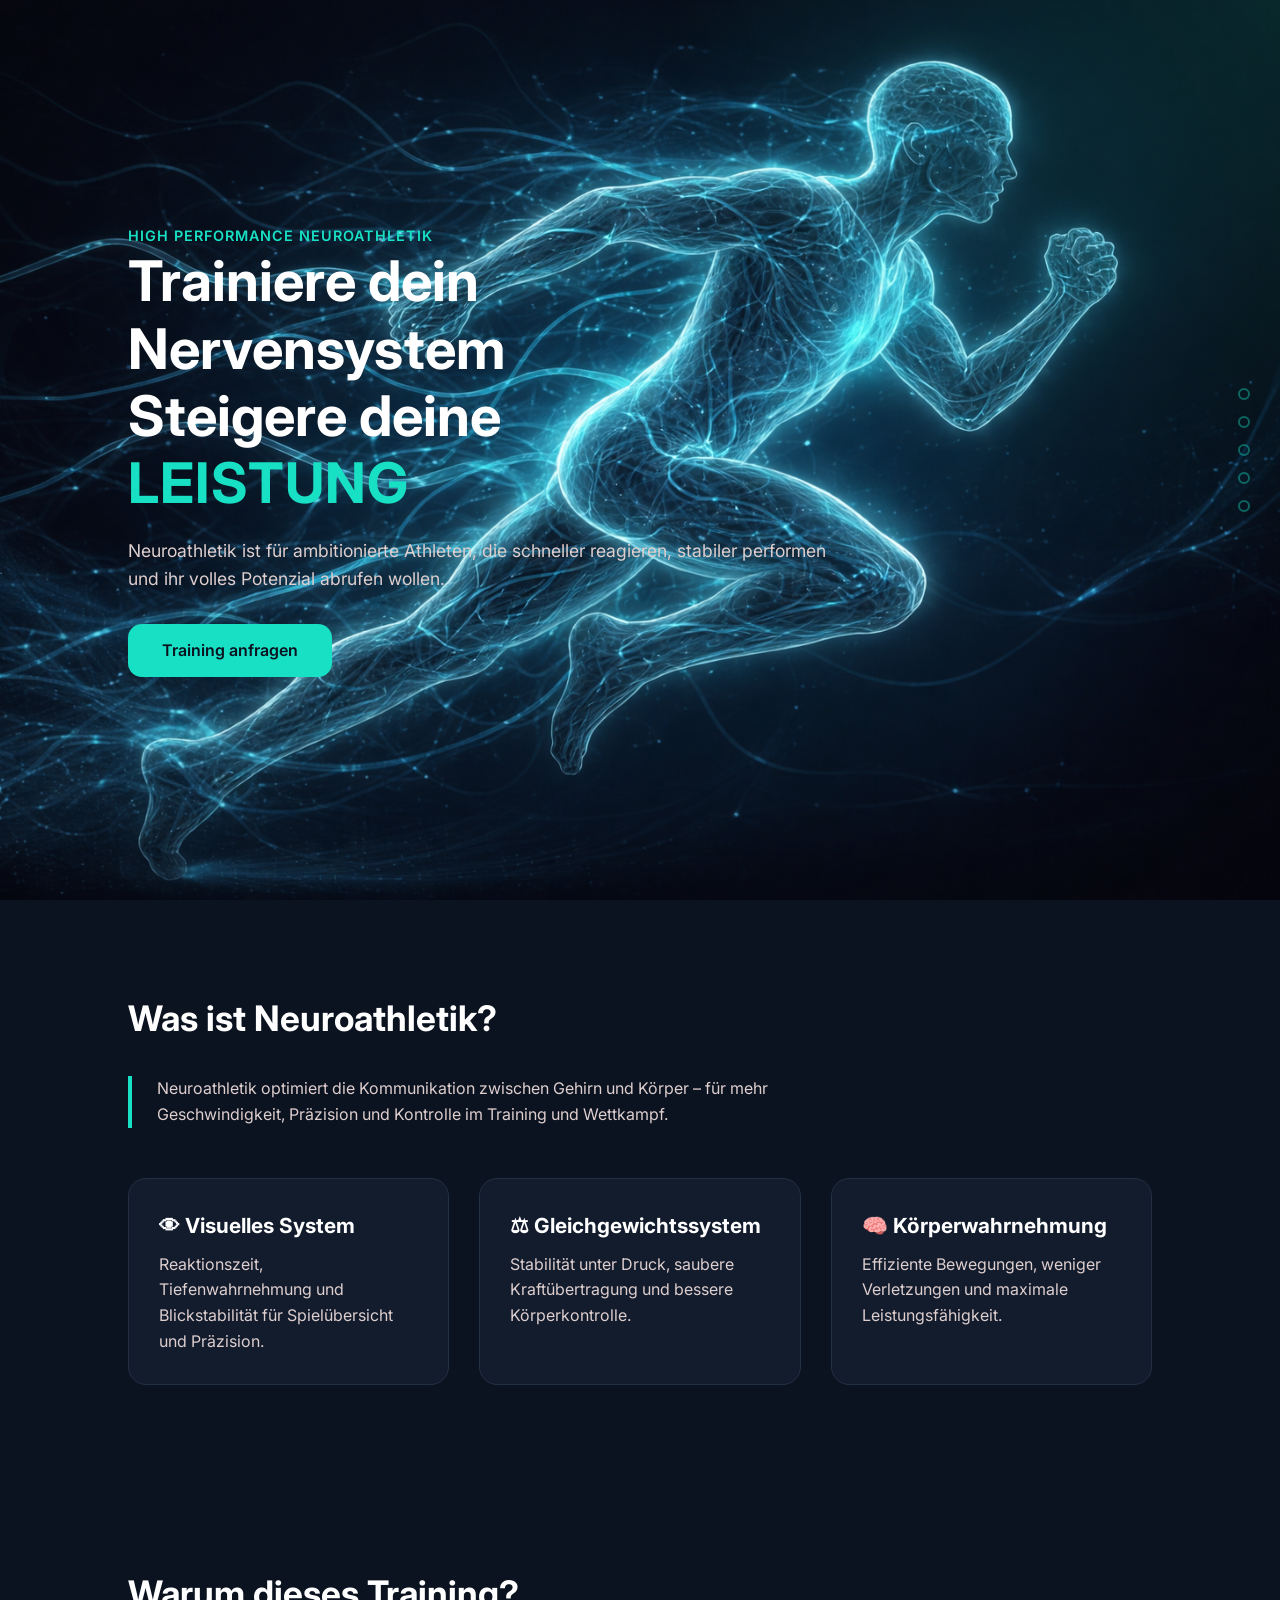
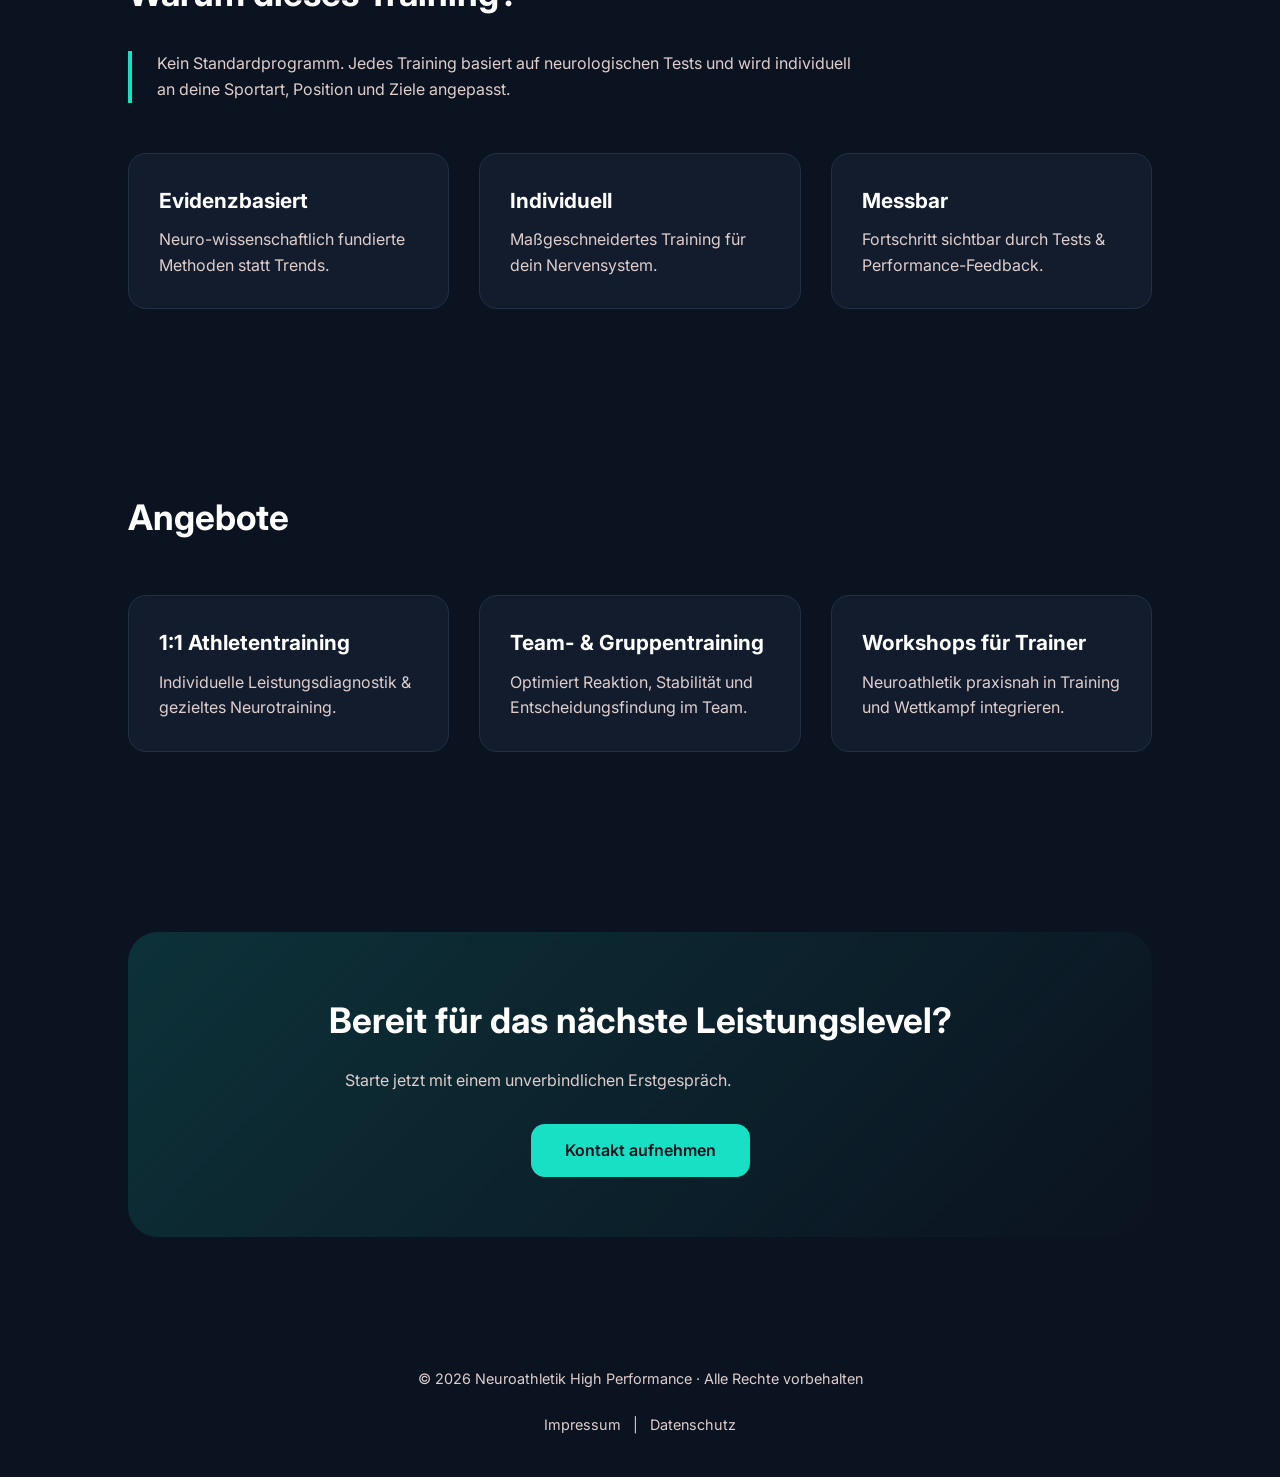
==== index.html @ 60cb05cb "version 1 added" ====
<!DOCTYPE html>
<html lang="de">
<head>
  <meta charset="UTF-8" />
  <meta name="viewport" content="width=device-width, initial-scale=1.0"/>
  <title>Neuroathletix | High Performance Training</title>
  <meta name="description" content="Neuroathletik Training für High Performance. Optimiere dein Nervensystem für bessere Reaktionen, Gleichgewicht und sportliche Höchstleistung.">
  
  <!-- Open Graph Meta Tags -->
  <meta property="og:title" content="Neuroathletix | High Performance Training">
  <meta property="og:description" content="Optimiere dein Nervensystem für bessere Reaktionen und sportliche Höchstleistung.">
  <meta property="og:image" content="https://deine-website.at/img/Leuchtathlet.png">
  <meta property="og:url" content="https://deine-website.at">
  
  <!-- Favicon -->
  <link rel="icon" href="img/my-icon.png">
  <link rel="apple-touch-icon" href="img/my-icon.png">
  
  <!-- Google Font -->
  <link href="https://fonts.googleapis.com/css2?family=Inter:wght@300;400;600;700&display=swap" rel="stylesheet">

    <!-- Stylesheet -->
    <link rel="stylesheet" href="styles.css">
</head>

<body>

  <!-- HERO -->
  <section class="hero" id="start">
    <img src="img/Leuchtathlet.png" alt="Leuchtathlet" class="hero-bg">
    <div class="hero-content">
      <span>High Performance Neuroathletik</span>
      <h1>Trainiere dein Nervensystem<br>Steigere deine <br><span class="highlightLeistung">Leistung</span>
    </h1>
      <p>
        Neuroathletik ist für ambitionierte Athleten, die schneller reagieren,
        stabiler performen und ihr volles Potenzial abrufen wollen.
      </p>
      <a href="#kontakt" class="btn">Training anfragen</a>
    </div>
  </section>

  <!-- WAS IST NEUROATHLETIK -->
  <section id="neuro">
    <h2>Was ist Neuroathletik?</h2>
    <p class="usp">
      Neuroathletik optimiert die Kommunikation zwischen Gehirn und Körper –
        für mehr Geschwindigkeit, Präzision und Kontrolle im Training und Wettkampf.
    </p>

    <div class="grid">
      <div class="card">
        <h3>👁 Visuelles System</h3>
        <p>Reaktionszeit, Tiefenwahrnehmung und Blickstabilität für Spielübersicht und Präzision.</p>
      </div>

      <div class="card">
        <h3>⚖ Gleichgewichtssystem</h3>
        <p>Stabilität unter Druck, saubere Kraftübertragung und bessere Körperkontrolle.</p>
      </div>

      <div class="card">
        <h3>🧠 Körperwahrnehmung</h3>
        <p>Effiziente Bewegungen, weniger Verletzungen und maximale Leistungsfähigkeit.</p>
      </div>
    </div>
  </section>

  <!-- USP -->
  <section id="vorteile">
    <h2>Warum dieses Training?</h2>

    <div class="usp">
      <p>
        Kein Standardprogramm. Jedes Training basiert auf neurologischen Tests
        und wird individuell an deine Sportart, Position und Ziele angepasst.
      </p>
    </div>

    <div class="grid">
      <div class="card">
        <h3>Evidenzbasiert</h3>
        <p>Neuro-wissenschaftlich fundierte Methoden statt Trends.</p>
      </div>

      <div class="card">
        <h3>Individuell</h3>
        <p>Maßgeschneidertes Training für dein Nervensystem.</p>
      </div>

      <div class="card">
        <h3>Messbar</h3>
        <p>Fortschritt sichtbar durch Tests & Performance-Feedback.</p>
      </div>
    </div>
  </section>

  <!-- ANGEBOTE -->
  <section id="angebote">
    <h2>Angebote</h2>

    <div class="grid">
      <div class="card">
        <h3>1:1 Athletentraining</h3>
        <p>Individuelle Leistungsdiagnostik & gezieltes Neurotraining.</p>
      </div>

      <div class="card">
        <h3>Team- & Gruppentraining</h3>
        <p>Optimiert Reaktion, Stabilität und Entscheidungsfindung im Team.</p>
      </div>

      <div class="card">
        <h3>Workshops für Trainer</h3>
        <p>Neuroathletik praxisnah in Training und Wettkampf integrieren.</p>
      </div>
    </div>
  </section>

  <!-- CTA -->
  <section id="kontakt">
    <div class="cta">
      <h2>Bereit für das nächste Leistungslevel?</h2>
      <p>Starte jetzt mit einem unverbindlichen Erstgespräch.</p>
     <a href="kontakt.html" class="btn">Kontakt aufnehmen</a>

    </div>
  </section>

  <footer>
    © 2026 Neuroathletik High Performance · Alle Rechte vorbehalten<br>
    <br>
    <a href="impressum.html" style="color: var(--text-secondary); text-decoration: none;">Impressum</a>
    &nbsp; | &nbsp;
    <a href="datenschutz.html" style="color: var(--text-secondary); text-decoration: none;">Datenschutz</a>
  </footer>

 <script>
  const sections = document.querySelectorAll("section");
  const desktopLinks = document.querySelectorAll(".side-nav a");
  const mobileNav = document.querySelector(".mobile-nav");
  const mobileLinks = document.querySelectorAll(".mobile-nav a");

  let lastScrollY = window.pageYOffset;
  let ticking = false;

  function updateActiveLink() {
    let current = "";

    sections.forEach(section => {
      const sectionTop = section.offsetTop - window.innerHeight / 2;
      if (window.scrollY >= sectionTop) {
        current = section.getAttribute("id");
      }
    });

    [...desktopLinks, ...mobileLinks].forEach(link => {
      link.classList.remove("active");
      if (link.getAttribute("href") === "#" + current) {
        link.classList.add("active");
      }
    });
  }

  function handleMobileNav() {
    if (!mobileNav) return;

    const currentScrollY = window.pageYOffset;

    if (currentScrollY > lastScrollY && currentScrollY > 150) {
      // Scroll DOWN
      mobileNav.classList.add("hide");
    } else {
      // Scroll UP
      mobileNav.classList.remove("hide");
    }

    lastScrollY = currentScrollY;
  }

  window.addEventListener("scroll", () => {
    if (!ticking) {
      window.requestAnimationFrame(() => {
        updateActiveLink();
        handleMobileNav();
        ticking = false;
      });
      ticking = true;
    }
  });
</script>

<nav class="side-nav">
  <a href="#start" data-label="Start"></a>
  <a href="#neuro" data-label="Neuroathletik"></a>
  <a href="#vorteile" data-label="Vorteile"></a>
  <a href="#angebote" data-label="Angebote"></a>
  <a href="#kontakt" data-label="Kontakt"></a>
</nav>

<nav class="mobile-nav">
  <a href="#start">Start</a>
  <a href="#neuro">Neuro</a>
  <a href="#vorteile">Vorteile</a>
  <a href="#angebote">Angebote</a>
  <a href="#kontakt">Kontakt</a>
</nav>

</body>

</html>
---- styles.css ----
:root {
      --bg-main: #0B1320;
      --bg-card: #121C2D;
      --accent: #18E0C4;
      --accent-hover: #1FF5D4;
      --text-main: #FFFFFF;
      --text-secondary: #decece;
      --divider: #233044;
    }

    * {
      margin: 0;
      padding: 0;
      box-sizing: border-box;
    }

    body {
      font-family: 'Inter', sans-serif;
      background-color: var(--bg-main);
      color: var(--text-main);
      line-height: 1.6;
    }

    section {
      padding: 90px 10%;
    }

    h1 {
      font-size: clamp(2.5rem, 5vw, 3.5rem);
      font-weight: 700;
      line-height: 1.2;
    }

    h2 {
      font-size: 2.2rem;
      margin-bottom: 20px;
    }

    h3 {
      font-size: 1.3rem;
      margin-bottom: 10px;
    }

    p {
      color: var(--text-secondary);
      max-width: 700px;
    }

    /* HERO */
    .hero {
      min-height: 100vh;
      display: flex;
      align-items: center;
      position: relative;
    }

    .hero-bg {
      position: absolute;
      inset: 0;
      width: 100%;
      height: 100%;
      object-fit: cover;
      z-index: 0;
    }

    .hero::after {
      content: "";
      position: absolute;
      inset: 0;
      background: radial-gradient(circle at top right, rgba(24,224,196,0.15), transparent 40%);
      z-index: 0;
    }

    .hero-content {
      position: relative;
      z-index: 1;
      max-width: 700px;
    }

    .hero span {
      color: var(--accent);
      font-weight: 600;
      letter-spacing: 1px;
      text-transform: uppercase;
      font-size: 0.9rem;
    }

    .hero p {
      margin-top: 20px;
      font-size: 1.1rem;
    }

    .btn {
      display: inline-block;
      margin-top: 30px;
      padding: 14px 34px;
      background: var(--accent);
      color: #0B1320;
      font-weight: 600;
      border-radius: 14px;
      text-decoration: none;
      transition: all 0.3s ease;
    }

    .btn:hover {
      background: var(--accent-hover);
      transform: translateY(-3px);
    }

   h1 span.highlightLeistung {
      color: #18E0C4;
        font-size: inherit;
        font-weight: inherit;
    }
    /* GRID */
    .grid {
      display: grid;
      grid-template-columns: repeat(auto-fit, minmax(250px, 1fr));
      gap: 30px;
      margin-top: 50px;
    }

    .card {
      background: var(--bg-card);
      border: 1px solid var(--divider);
      border-radius: 18px;
      padding: 30px;
      transition: transform 0.3s ease, border 0.3s ease;
    }

    .card:hover {
      transform: translateY(-6px);
      border-color: var(--accent);
    }

    /* USP */
    .usp {
      border-left: 4px solid var(--accent);
      padding-left: 25px;
      margin-top: 30px;
    }

    /* FOOTER CTA */
    .cta {
      background: linear-gradient(135deg, rgba(24,224,196,0.15), transparent);
      border-radius: 30px;
      padding: 60px;
      text-align: center;
    }

    footer {
      text-align: center;
      padding: 40px;
      color: var(--text-secondary);
      font-size: 0.9rem;
    }

    .center {
      text-align: center;
    }

   /* SIDE NAVIGATION */
.side-nav {
  position: fixed;
  right: 30px;
  top: 50%;
  transform: translateY(-50%);
  display: flex;
  flex-direction: column;
  gap: 16px;
  z-index: 999;
}

/* Punkte */
.side-nav a {
  position: relative;
  width: 12px;
  height: 12px;
  border-radius: 50%;
  border: 2px solid var(--accent);
  opacity: 0.4;
  transition: all 0.3s ease;
}

/* Hover */
.side-nav a:hover {
  opacity: 1;
  transform: scale(1.3);
  background: var(--accent);
}

/* Aktiver Punkt */
.side-nav a.active {
  background: var(--accent);
  opacity: 1;
  box-shadow: 0 0 12px rgba(24, 224, 196, 0.7);
}

/* TOOLTIP */
.side-nav a::before {
  content: attr(data-label);
  position: absolute;
  right: 22px;
  top: 50%;
  transform: translateY(-50%);
  background: var(--bg-card);
  color: var(--text-main);
  padding: 6px 12px;
  border-radius: 8px;
  font-size: 0.75rem;
  white-space: nowrap;
  opacity: 0;
  pointer-events: none;
  border: 1px solid var(--divider);
  transition: all 0.3s ease;
}

/* Tooltip anzeigen */
.side-nav a:hover::before {
  opacity: 1;
  transform: translateY(-50%) translateX(-6px);
}

/* MOBILE: ausblenden */
@media (max-width: 900px) {
  .side-nav {
    display: none;
  }
}

/* MOBILE BOTTOM NAV */
.mobile-nav {
  position: fixed;
  bottom: 20px;
  left: 50%;
  transform: translateX(-50%);
  background: rgba(18, 28, 45, 0.95);
  backdrop-filter: blur(10px);
  border: 1px solid var(--divider);
  border-radius: 20px;
  padding: 12px 18px;
  display: none;
  gap: 20px;
  z-index: 1000;
  transition: transform 0.4s ease, opacity 0.4s ease;
}

.mobile-nav a {
  color: var(--text-secondary);
  font-size: 0.8rem;
  text-decoration: none;
  font-weight: 500;
  position: relative;
  transition: color 0.3s ease, transform 0.15s ease;
  -webkit-tap-highlight-color: transparent;
}

.mobile-nav a:active {
  transform: scale(0.9);
}


/* Aktiver Punkt */
.mobile-nav a.active {
  color: var(--accent);
}

/* Kleiner Indikator */
.mobile-nav a.active::after {
  content: "";
  position: absolute;
  bottom: -6px;
  left: 50%;
  transform: translateX(-50%);
  width: 6px;
  height: 6px;
  border-radius: 50%;
  background: var(--accent);
}

/* Mobile Nav Hidden */
.mobile-nav.hide {
  transform: translateX(-50%) translateY(120%);
  opacity: 0;
}


/* Nur Mobile anzeigen */
@media (max-width: 900px) {
  .mobile-nav {
    display: flex;
  }
}


/* SMOOTH SCROLL */
html {
  scroll-behavior: smooth;
}
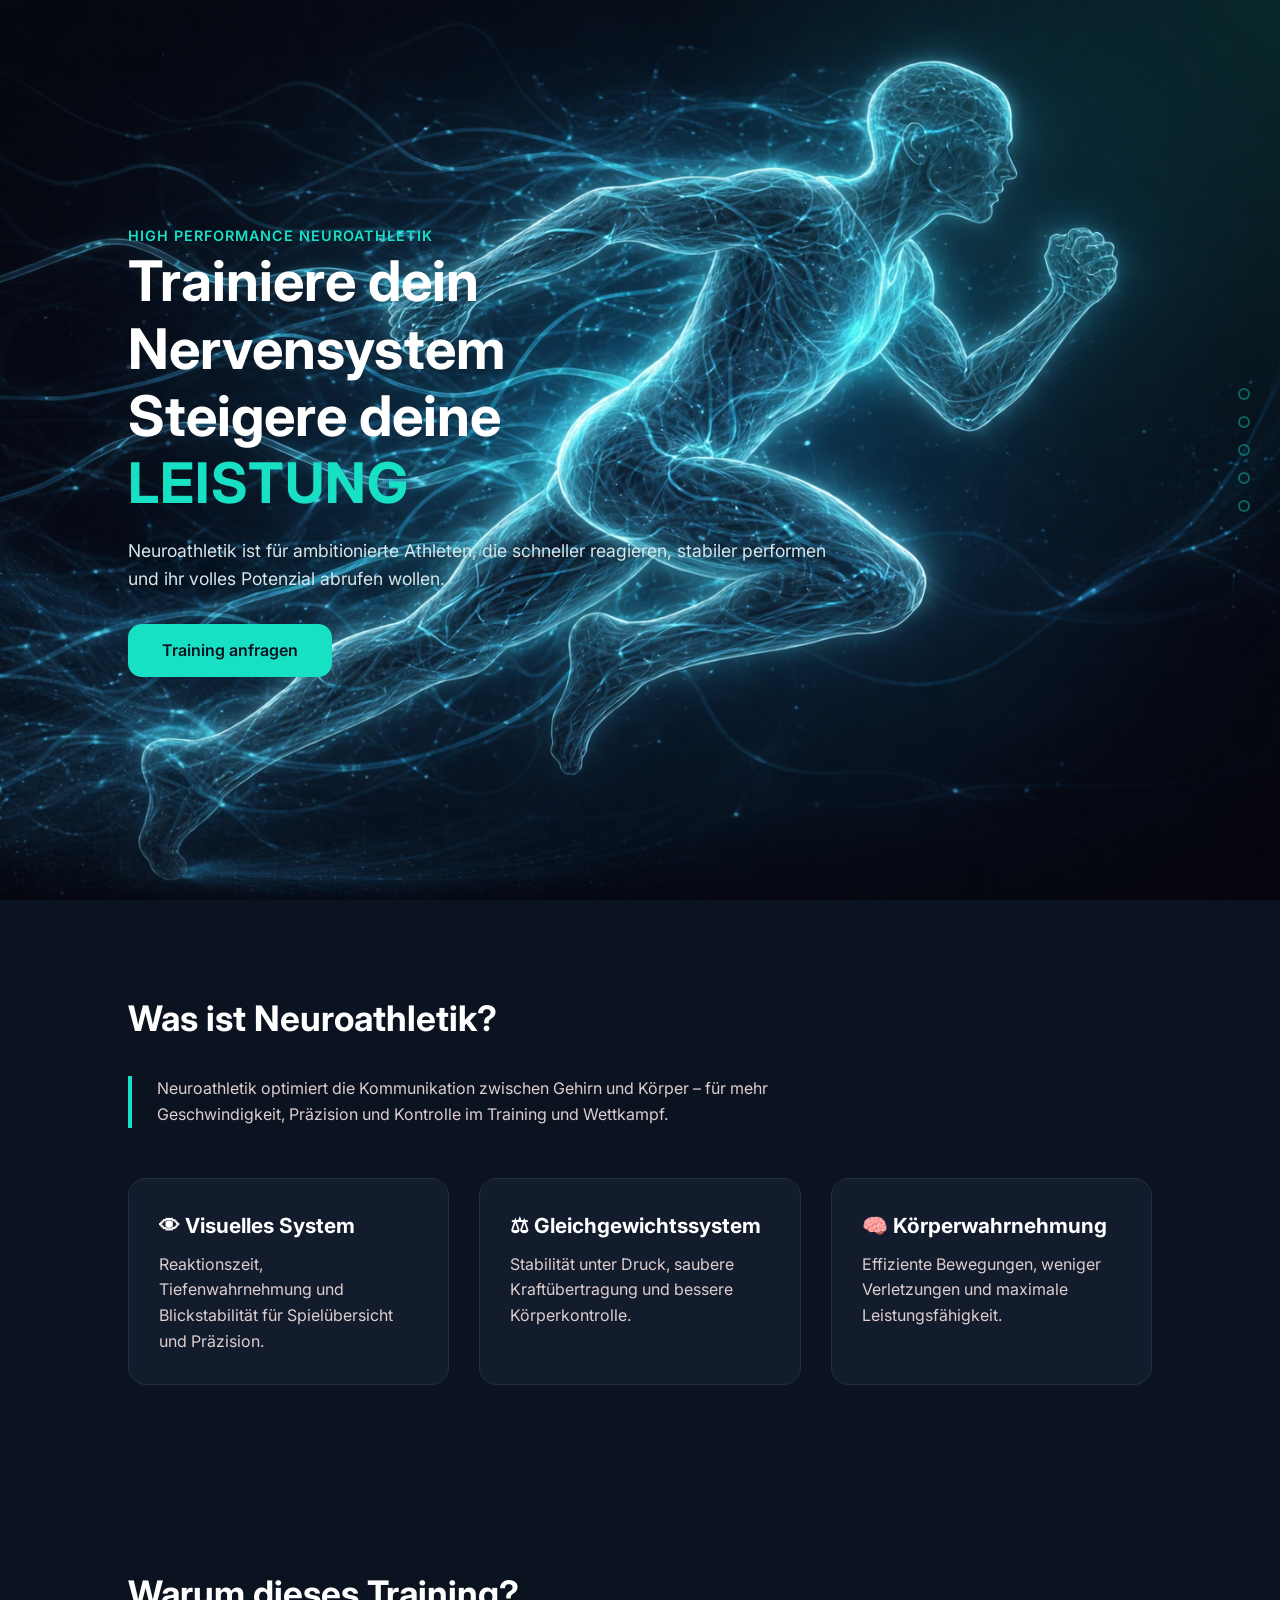
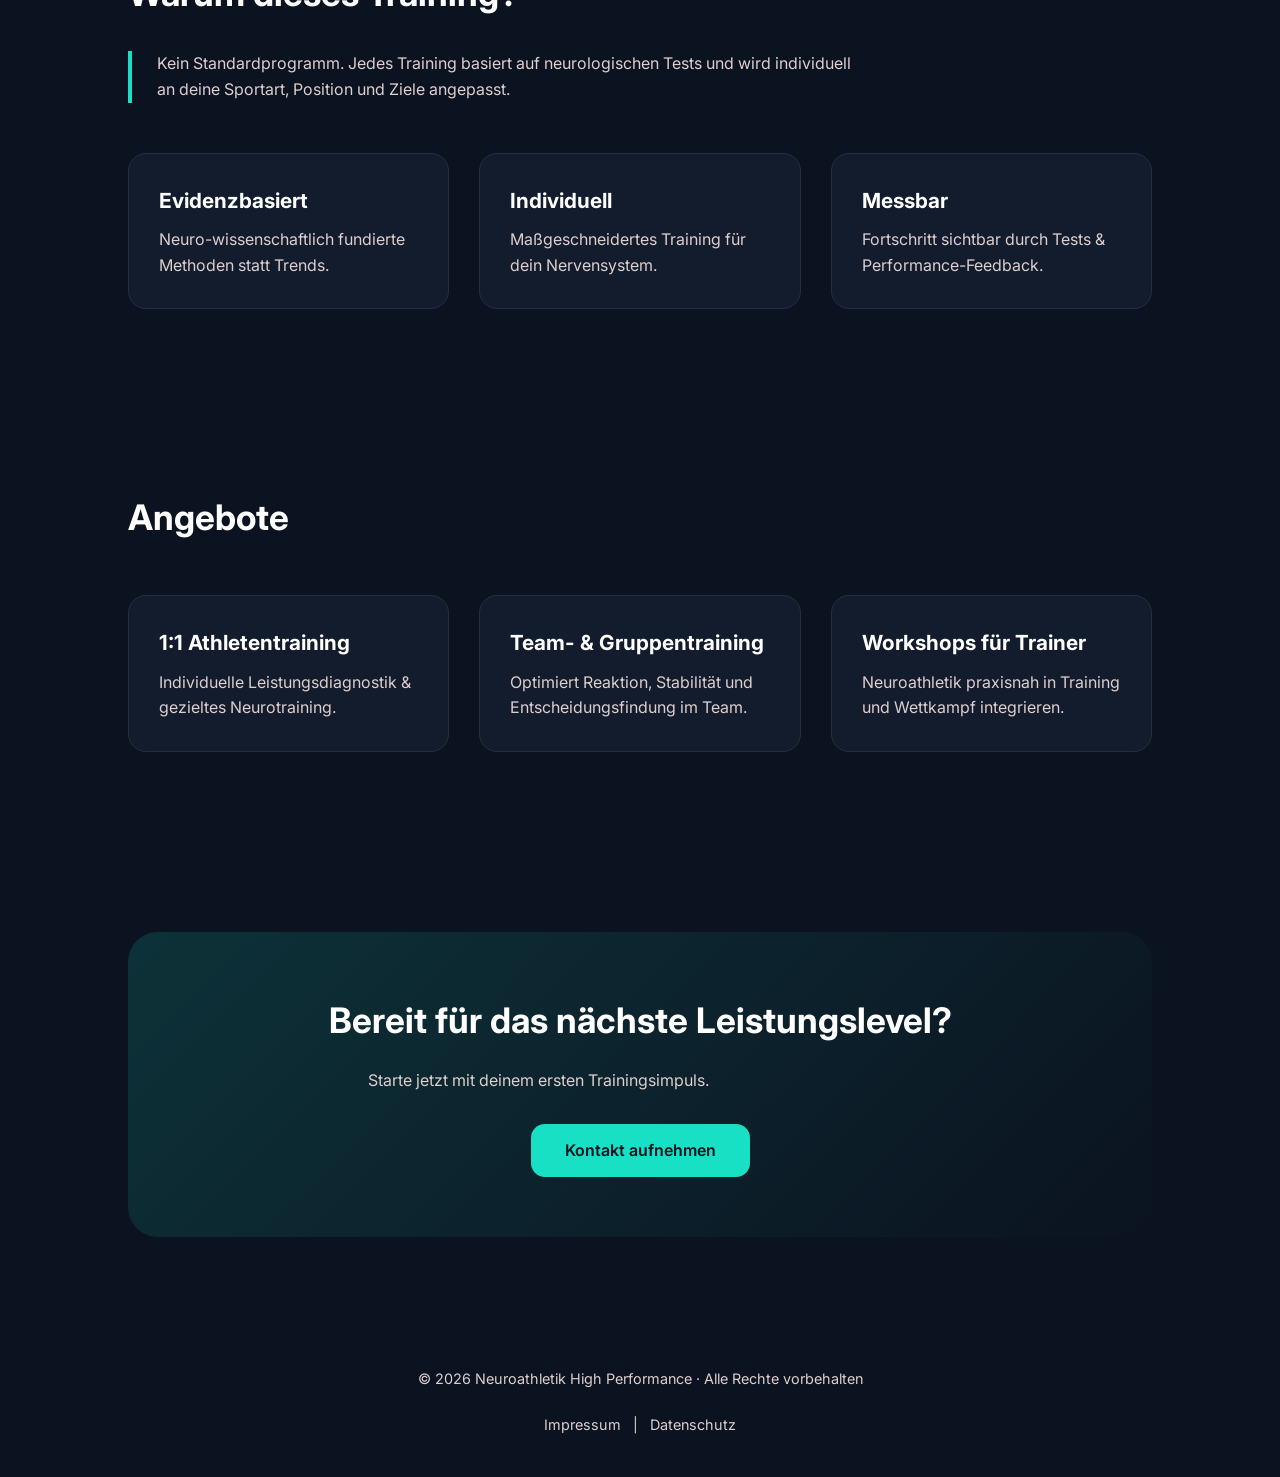
==== commit 9c2199ff: "Änderung Schirftgröße beim Kontaktformular und änderung des textes" ====
--- a/index.html
+++ b/index.html
@@ -121,7 +121,7 @@
   <section id="kontakt">
     <div class="cta">
       <h2>Bereit für das nächste Leistungslevel?</h2>
-      <p>Starte jetzt mit einem unverbindlichen Erstgespräch.</p>
+      <p>Starte jetzt mit deinem ersten Trainingsimpuls.</p>
      <a href="kontakt.html" class="btn">Kontakt aufnehmen</a>
 
     </div>
--- a/styles.css
+++ b/styles.css
@@ -49,6 +49,7 @@
     /* HERO */
     .hero {
       min-height: 100vh;
+      min-height: 100svh;
       display: flex;
       align-items: center;
       position: relative;
@@ -60,6 +61,7 @@
       width: 100%;
       height: 100%;
       object-fit: cover;
+      object-position: center center;
       z-index: 0;
     }
 
@@ -86,9 +88,11 @@
     }
 
     .hero p {
-      margin-top: 20px;
-      font-size: 1.1rem;
-    }
+  margin-top: 20px;
+  font-size: 1.1rem;
+  color: #d7e6ec;
+  text-shadow: 0 2px 10px rgba(0, 0, 0, 0.55);
+}
 
     .btn {
       display: inline-block;
@@ -298,3 +302,26 @@
   scroll-behavior: smooth;
 }
 
+/* MOBILE HERO FIX */
+@media (max-width: 700px) {
+  .hero-bg {
+    object-position: 70% 15%;
+  }
+
+  .hero {
+    padding: 0 8%;
+  }
+
+  .hero-content {
+    max-width: 100%;
+  }
+
+  .cta {
+    padding: 40px 24px;
+  }
+
+  .cta h2 {
+    overflow-wrap: break-word;
+    font-size: 1.6rem;
+  }
+}
